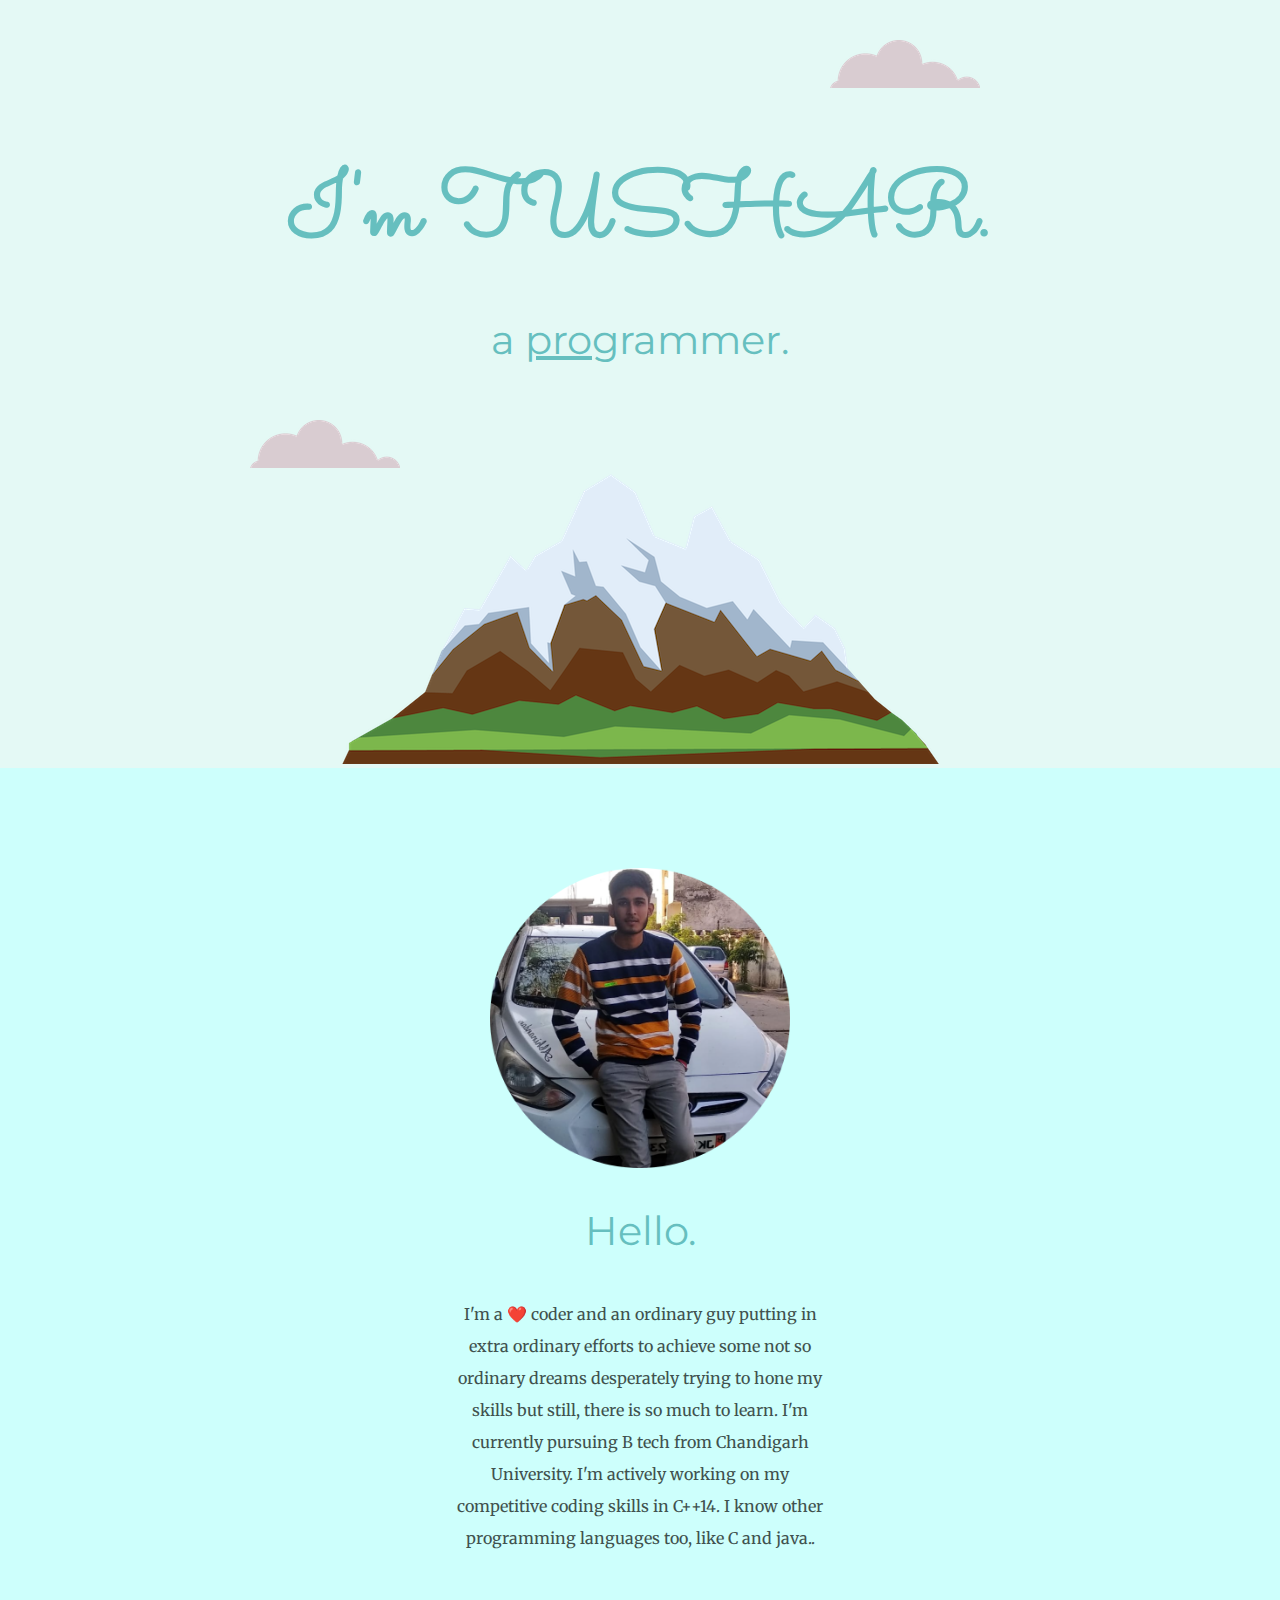
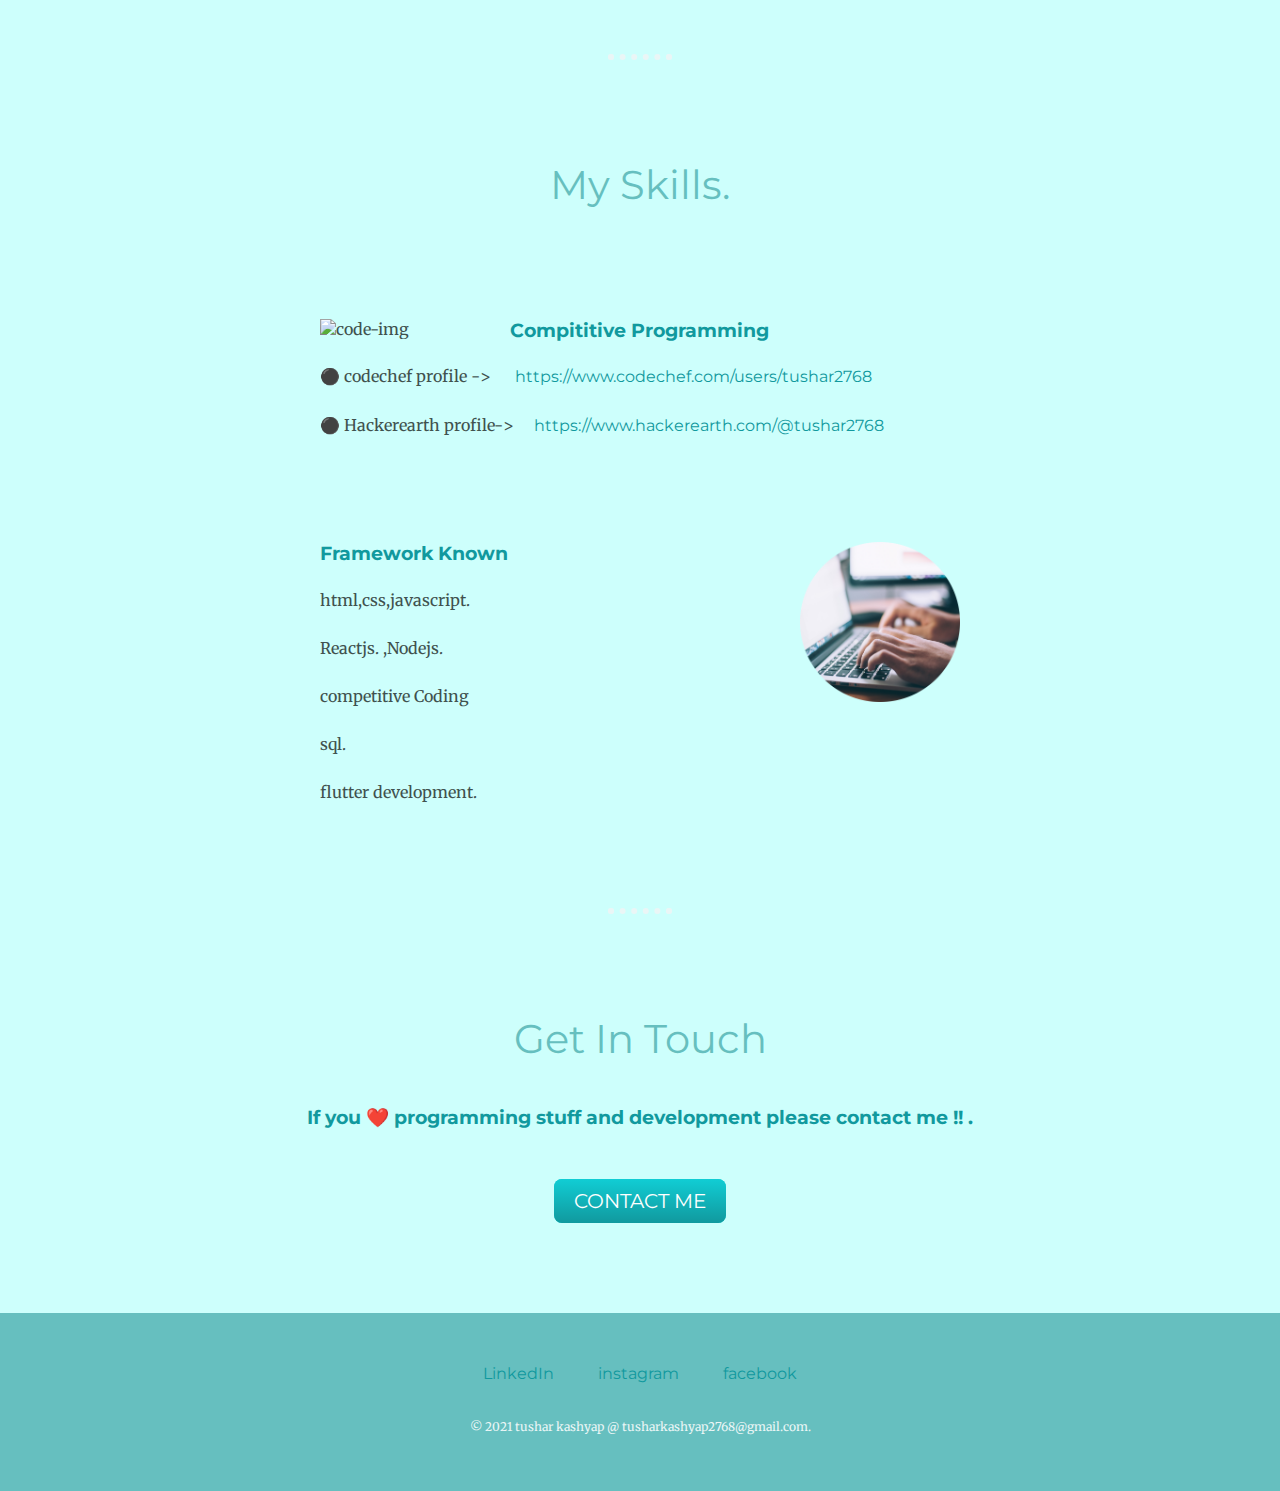
==== index.html @ f38e81f5 "initial my website files" ====
<!DOCTYPE html>
<html>

<head>
  <meta charset="utf-8">
  <title>Tushar kashyap</title>
  <link rel="stylesheet" href="styles.css">
  <link href="https://fonts.googleapis.com/css?family=Merriweather|Montserrat|Sacramento" rel="stylesheet">
  <link rel="icon" href="[data-uri]" rel="icon" type="image/x-icon" /">
</head>

<body>
  <div class="top-container">
    <img class="top-cloud" src="cloud.png" alt="cloud">
    <div class="title-text">
      <h1>I'm TUSHAR.</h1>
      <h2>a <span class="pro">pro</span>grammer.</h2>
    </div>
    <img class="bottom-cloud" src="cloud.png" alt="cloud">
    <img class="mountain" src="mountain.png" alt="mountain-img">
  </div>

  <div class="middle-container">
    <div class="profile">
      <img src="my.png" alt="tushar-profile-img" width="300.00" height="300.00">
      <h2>Hello.</h2>
      <p class="intro">I'm a ❤️ coder and an ordinary guy putting in extra ordinary efforts to achieve some not so ordinary dreams desperately trying to hone my skills but still, there is so much to learn. I'm currently pursuing B tech from Chandigarh University. I'm actively working on my competitive coding skills in C++14. I know other programming languages too, like C and java.. </p>
    </div>
    <hr>
    <div class="skills">
      <h2>My Skills.</h2>
      <div class="skill-row">
        <img class="code-img" src="computer.png" alt="code-img">

        <h3>Compititive Programming</h3>
        <p>⚫ codechef profile -><a href=" https://www.codechef.com/users/tushar2768"> https://www.codechef.com/users/tushar2768</a></p>
          <p>⚫ Hackerearth profile-><a href=" https://www.hackerearth.com/@tushar2768 ">https://www.hackerearth.com/@tushar2768 </a></p>

      </div>
      <div class="skill-row">
        <img class="chilli-img" src="development.png" alt="development-img">

        <h3>Framework Known</h3>
    <p>html,css,javascript.</p>
    <p>Reactjs. ,Nodejs.</p>
    <p>competitive Coding</p>
    <p>sql.</p>
    <p>flutter development.</p>

      </div>
    </div>
    <hr>
    <div class="contact-me">
      <h2>Get In Touch</h2>
      <h3>If you ❤️ programming stuff and development please contact me !! .</h3>
      <p class="contact-message"></p>
      <a class="btn" href="mailto:tusharkashyap2768@gmail.com">CONTACT ME</a>
    </div>
  </div>


  <div class="bottom-container">
    <a class="footer-link" href="https://www.linkedin.com/in/tushar-kashyap-6527641b1/">LinkedIn</a>
    <a class="footer-link" href="https://www.instagram.com/tushar_kashyap12/">instagram</a>
    <a class="footer-link" href="https://www.facebook.com/tushar.kashyap.397501/">facebook</a>
    <p class="copyright">© 2021 tushar kashyap @ tusharkashyap2768@gmail.com.</p>
  </div>
</body>

</html>
---- styles.css ----
body {
  color: #40514E;
  margin: 0;
  text-align: center;
  font-family: 'Merriweather', serif;
  background-color:#cdfffc;
}

h1 {
  color: #66BFBF;
  font-size: 5.625rem;
  margin: 50px auto 0 auto;
  font-family: 'Sacramento', cursive;
}

h2 {
  color: #66BFBF;
  font-family: 'Montserrat', sans-serif;
  font-size: 2.5rem;
  font-weight: normal;
  padding-bottom: 10px;
}

h3 {
  color: #11999E;
  font-family: 'Montserrat', sans-serif;
}

p {
  line-height: 2;
}

hr {
  border: dotted #EAF6F6 6px;
  border-bottom: none;
  width: 4%;
  margin: 100px auto;
}

a{
  color: #11999E;
  font-family: 'Montserrat', sans-serif;
  margin: 10px 20px;
  text-decoration: none;
}

a:hover {
  color: #EAF6F6;
}

.top-container {
  background-color: #E4F9F5;
  position: relative;
  padding-top: 100px;
}

.middle-container {
  margin: 100px 0;
}

.bottom-container {
  background-color: #66BFBF;
  padding: 50px 0 20px;
}

.skill-row {
  width: 50%;
  margin: 100px auto 100px auto;
  text-align: left;
  text-emphasis-color: #ff577f;
}

.pro {
  text-decoration: underline;
}

.intro {
  width: 30%;
  margin: auto;
}

.contact-message {
  width: 40%;
  margin: 40px auto 60px;
}

.copyright {
  color: #EAF6F6;
  font-size: 0.75rem;
  padding: 20px 0;
}

.top-cloud {
  position: absolute;
  right: 300px;
  top: 40px;
}

.bottom-cloud {
  position: absolute;
  left: 250px;
  bottom: 300px;
}

.code-img {
  width: 25%;
  float: left;
  margin-right: 30px;
}

.chilli-img {
  width: 25%;
  float: right;
  margin-left: 30px;
}

.btn {
  background: #11cdd4;
  background-image: -webkit-linear-gradient(top, #11cdd4, #11999e);
  background-image: -moz-linear-gradient(top, #11cdd4, #11999e);
  background-image: -ms-linear-gradient(top, #11cdd4, #11999e);
  background-image: -o-linear-gradient(top, #11cdd4, #11999e);
  background-image: linear-gradient(to bottom, #11cdd4, #11999e);
  -webkit-border-radius: 8;
  -moz-border-radius: 8;
  border-radius: 8px;
  font-family: 'Montserrat', sans-serif;
  color: #ffffff;
  font-size: 20px;
  padding: 10px 20px 10px 20px;
  text-decoration: none;
}

.btn:hover {
  background: #30e3cb;
  background-image: -webkit-linear-gradient(top, #30e3cb, #2bc4ad);
  background-image: -moz-linear-gradient(top, #30e3cb, #2bc4ad);
  background-image: -ms-linear-gradient(top, #30e3cb, #2bc4ad);
  background-image: -o-linear-gradient(top, #30e3cb, #2bc4ad);
  background-image: linear-gradient(to bottom, #30e3cb, #2bc4ad);
  text-decoration: none;
}
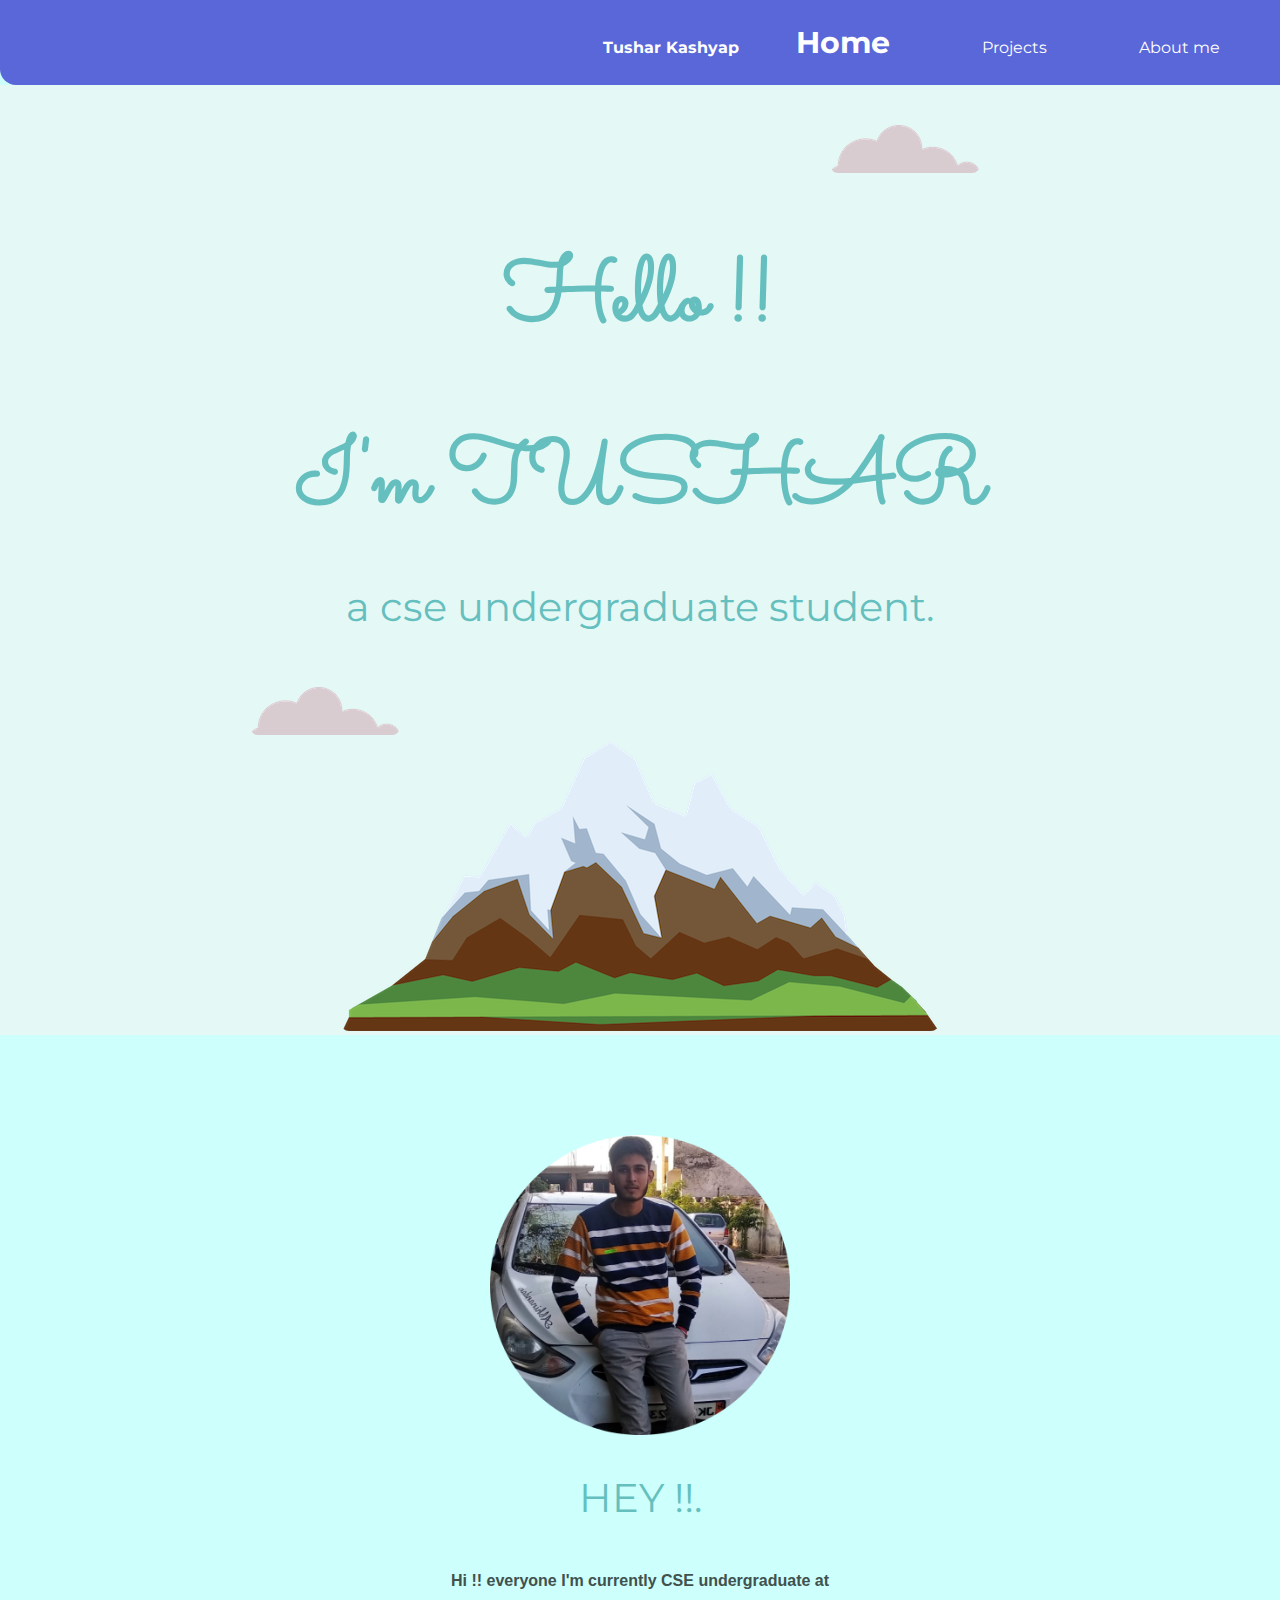
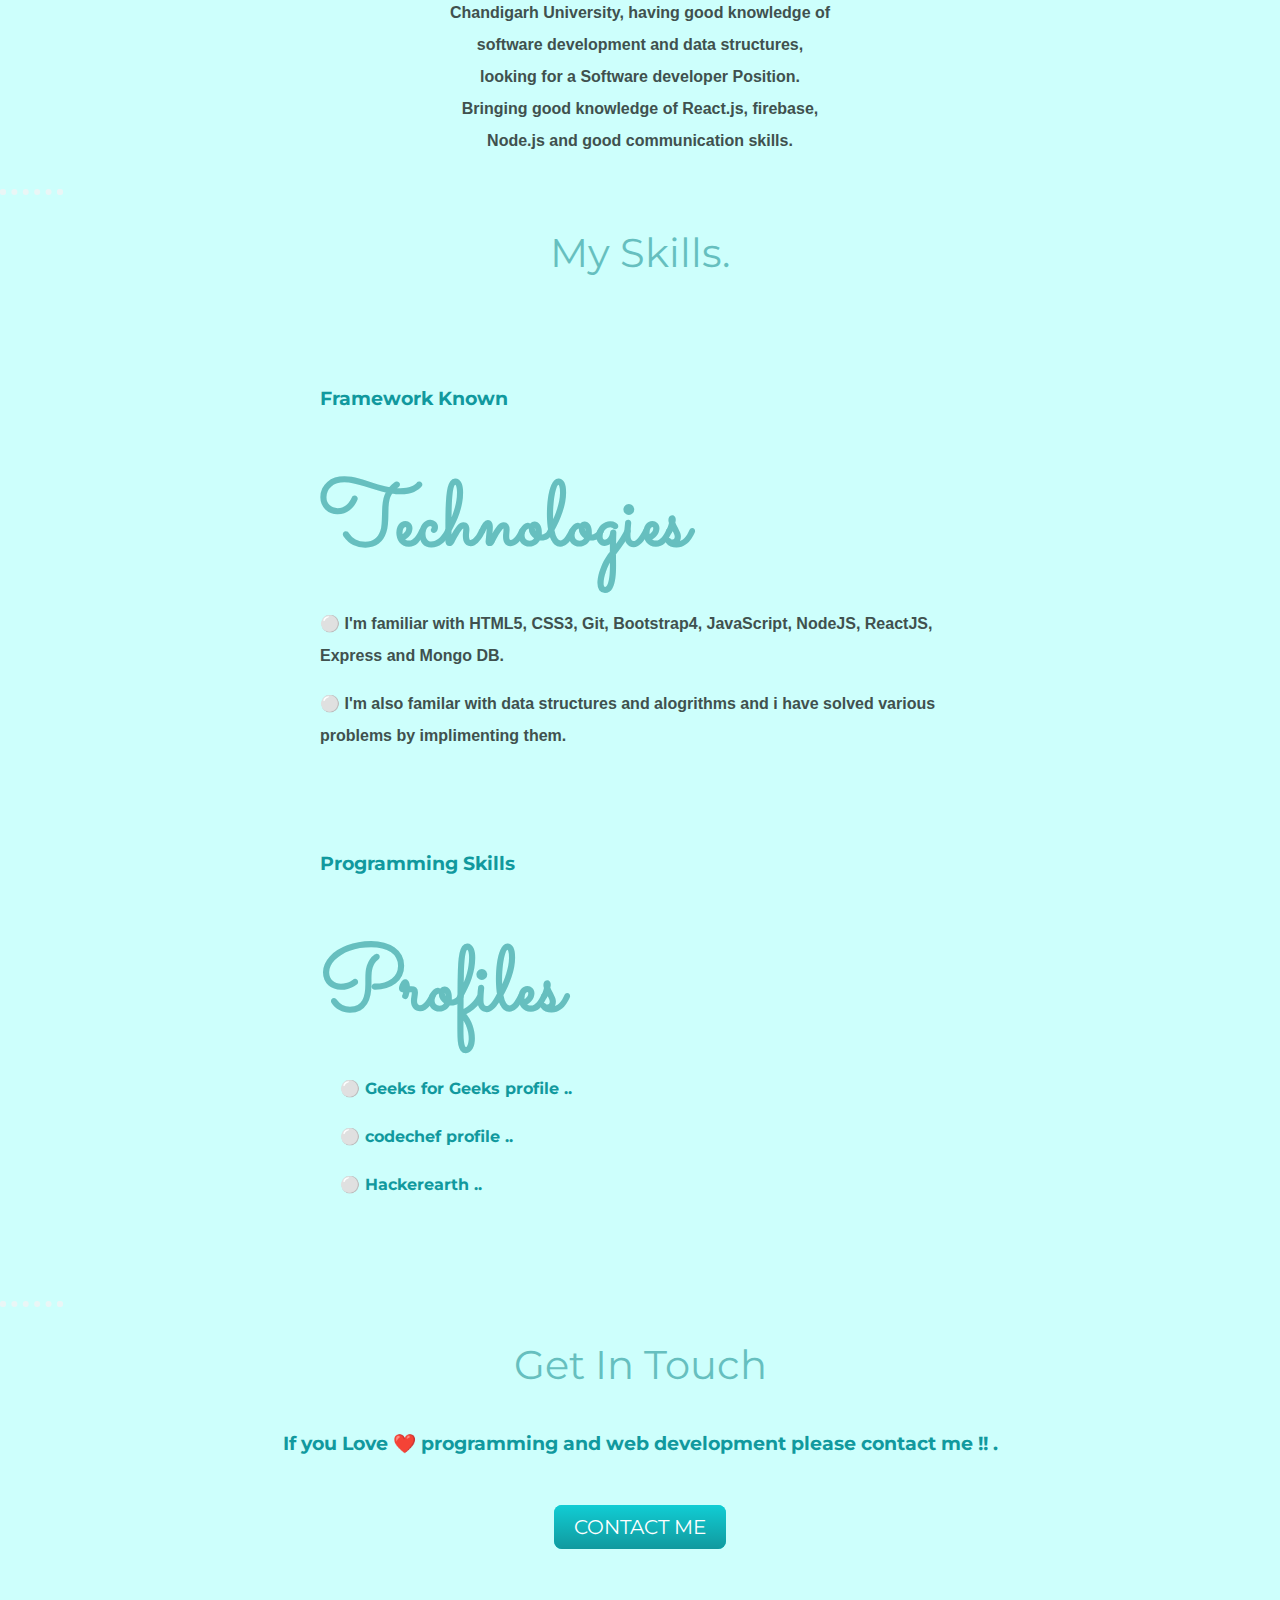
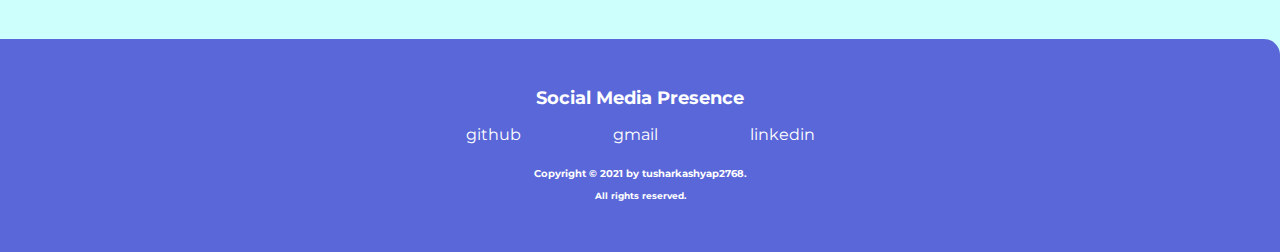
==== commit 0199931c: "Add files via upload" ====
--- a/index.html
+++ b/index.html
@@ -10,11 +10,29 @@
 </head>
 
 <body>
+  <nav class="navigation container">
+            <ul class="list-non-bullet nav-pills">
+            <li class="nav-brand list-item-inline">
+                <text a href="">Tushar Kashyap</a></div> 
+            </li>
+            <li class="list-item-inline">
+                <a class="link link-active" href="/">Home</a>
+            </li>
+            <li class="list-item-inline">
+                <a class="link" href="/projects.html">Projects</a>
+            </li>
+            <li class="list-item-inline">
+                <a class="link" href="/Aboutme.html">About me</a>
+            </li>
+        </ul>
+    </nav>
+    
   <div class="top-container">
     <img class="top-cloud" src="cloud.png" alt="cloud">
     <div class="title-text">
-      <h1>I'm TUSHAR.</h1>
-      <h2>a <span class="pro">pro</span>grammer.</h2>
+    <h1>Hello !!</h1>
+      <h1>I'm TUSHAR</h1>
+      <h2> a cse undergraduate student.</h2>
     </div>
     <img class="bottom-cloud" src="cloud.png" alt="cloud">
     <img class="mountain" src="mountain.png" alt="mountain-img">
@@ -23,48 +41,83 @@
   <div class="middle-container">
     <div class="profile">
       <img src="my.png" alt="tushar-profile-img" width="300.00" height="300.00">
-      <h2>Hello.</h2>
-      <p class="intro">I'm a ❤️ coder and an ordinary guy putting in extra ordinary efforts to achieve some not so ordinary dreams desperately trying to hone my skills but still, there is so much to learn. I'm currently pursuing B tech from Chandigarh University. I'm actively working on my competitive coding skills in C++14. I know other programming languages too, like C and java.. </p>
+      <h2>HEY !!.</h2>
+      <p class="intro">
+    
+    
+<b>
+Hi !! everyone I'm currently CSE undergraduate at Chandigarh University, having good knowledge of software development and data structures, looking for a Software developer Position. Bringing good knowledge of React.js, firebase, Node.js and good communication skills.
+    </b>
     </div>
     <hr>
     <div class="skills">
       <h2>My Skills.</h2>
-      <div class="skill-row">
-        <img class="code-img" src="computer.png" alt="code-img">
+          
+          <div class="skill-row">
+        
 
-        <h3>Compititive Programming</h3>
-        <p>⚫ codechef profile -><a href=" https://www.codechef.com/users/tushar2768"> https://www.codechef.com/users/tushar2768</a></p>
-          <p>⚫ Hackerearth profile-><a href=" https://www.hackerearth.com/@tushar2768 ">https://www.hackerearth.com/@tushar2768 </a></p>
+        <h3>Framework Known</h3>
+                <b>
+            <h1>Technologies</h1>
+            <p>⚪ I'm familiar with HTML5, CSS3, Git, Bootstrap4, JavaScript, NodeJS, ReactJS, Express and Mongo DB.</p>
+            <p>⚪ I'm also familar with data structures and alogrithms and i have solved various problems by implimenting them.</p>
+        </b>        
 
       </div>
+
+
       <div class="skill-row">
-        <img class="chilli-img" src="development.png" alt="development-img">
+      
 
-        <h3>Framework Known</h3>
-    <p>html,css,javascript.</p>
-    <p>Reactjs. ,Nodejs.</p>
-    <p>competitive Coding</p>
-    <p>sql.</p>
-    <p>flutter development.</p>
+        <h3> Programming Skills</h3>
+       
+        <b>
+            <h1>Profiles</h1>
+    <p><a href="https://auth.geeksforgeeks.org/user/tusharkashyap2768/practice/ ">⚪ Geeks for Geeks profile .. </a></p>
+            <p><a href=" https://www.codechef.com/users/tushar2768">⚪ codechef profile ..</a></p>
+          <p><a href=" https://www.hackerearth.com/@tushar2768 ">⚪ Hackerearth  .. </a></p>
+           
+        </b>    
+       
+      
+      </div>
 
-      </div>
     </div>
     <hr>
     <div class="contact-me">
       <h2>Get In Touch</h2>
-      <h3>If you ❤️ programming stuff and development please contact me !! .</h3>
+      <h3>If you Love ❤️ programming and web development please contact me !! .</h3>
       <p class="contact-message"></p>
       <a class="btn" href="mailto:tusharkashyap2768@gmail.com">CONTACT ME</a>
     </div>
   </div>
 
 
-  <div class="bottom-container">
-    <a class="footer-link" href="https://www.linkedin.com/in/tushar-kashyap-6527641b1/">LinkedIn</a>
-    <a class="footer-link" href="https://www.instagram.com/tushar_kashyap12/">instagram</a>
-    <a class="footer-link" href="https://www.facebook.com/tushar.kashyap.397501/">facebook</a>
-    <p class="copyright">© 2021 tushar kashyap @ tusharkashyap2768@gmail.com.</p>
-  </div>
+  <footer class="footer">
+        <div class="footer-header">Social Media Presence</div>
+        <ul class="social-links list-non-bullet">
+            <li class="list-item-inline">
+                <a class="link" href="https://github.com/tusharkashyap2768">
+                    github
+                </a>
+            </li>
+            <li class="list-item-inline">
+                <a class="link" href="mailto:tusharkashyap2768@gmail.com">
+                    gmail
+                </a>
+            </li>
+            <li class="list-item-inline">
+                <a class="link" href="https://www.linkedin.com/in/tushar-kashyap-6527641b1/">
+                    linkedin
+                </a>
+            </li>
+            
+        </ul>
+        <div class="footer-header"><small style="font-size: 10px;">Copyright © 2021 by tusharkashyap2768. </small></div>
+        <div class="footer-header"><small style="font-size: 9px;">All rights reserved.</small></div>
+
+    </footer>
+
 </body>
 
 </html>
--- a/styles.css
+++ b/styles.css
@@ -140,3 +140,284 @@
   background-image: linear-gradient(to bottom, #30e3cb, #2bc4ad);
   text-decoration: none;
 }
+
+
+@import url('https://fonts.googleapis.com/css2?family=Montserrat:wght@400;700&display=swap');
+
+:root {
+    --primary-color:#5A67D8;
+    --off-white: #5A67D8;
+    background-color: #EBF4FF;
+    /* background-image:url("subtle-prism.svg"); */
+    --dark-gray: #718096;
+}
+
+body {
+    font-family: 'Montserrat', sans-serif;
+    margin: 0px;
+}
+
+.hero .hero-heading .heading-inverted {
+    color: var(--primary-color);
+}
+img {
+    border-radius: 8px;
+  }
+.logo
+{
+    width:60px;
+    height:60 px;
+    margin-left: 2rem;
+    vertical-align: bottom;
+    display: inline-block;
+}
+
+/**                         **/
+
+@import url('https://fonts.googleapis.com/css?family=Source+Code+Pro');
+
+
+.heading {
+  white-space: nowrap;
+  overflow: hidden;    
+  font-family: 'Source Code Pro', monospace;  
+  font-size: 50px;
+  margin: 0 auto;
+  
+}
+
+
+
+
+
+
+
+hr {
+    margin: 2rem 0rem;
+}
+
+/** spaces **/
+
+.margin-md {
+    margin: 2rem;
+}
+
+/** container **/
+.container {
+    padding: 0rem 0.5rem;
+}
+
+.container-center {
+    max-width: 500px;
+    margin: auto;
+}
+.container-centerr {
+    max-width: 500px;
+    margin: auto;
+}
+/** links **/
+.link {
+    box-sizing: border-box;
+    text-decoration: none;
+    padding: 0.5rem 1rem;
+}
+
+.link-primary {
+    background-color: var(--primary-color);
+    border-radius: 0.5rem;
+    box-shadow: 0 0 20px rgb(83, 81, 81);
+    color: white;
+    display: block;
+    max-width: 140px;
+    margin: 1rem 1rem 1rem 1rem;
+    transition: 0.5s;
+  background-size: 200% auto;
+}
+
+.link-secondary {
+    color: rgb(0, 0, 0);
+    /* background: linear-gradient(to left, #ebe3e3 0%, #dee6df 51%, #ffffff 100%); */
+    border-radius: 0.5rem;
+    box-shadow: 0 0 20px rgb(83, 81, 81);
+    border: 1px solid var(--primary-color);
+    display: block;
+    max-width: 140px;
+    margin: 1rem 1rem 1rem 1rem;
+    transition: 0.5s;
+  background-size: 200% auto;
+
+}
+
+
+/** lists **/
+
+.list-non-bullet {
+    list-style: none;
+    padding-inline-start: 0px;
+}
+
+.list-item-inline {
+    display: inline;
+    padding: 0rem 0.5rem;
+    text-align: left;
+    
+}
+
+/** navigation **/
+
+.navigation {
+    background-color: var(--primary-color);
+    color: white;
+    border-bottom-left-radius: 1rem;
+    margin: 0px;
+    max-height: 100px;
+    padding: 0.5rem;
+    transition: 0.5s;
+  background-size: 200% auto;
+}
+
+.navigation .nav-brand {
+    font-weight: bold;
+    text-align: left;
+    
+}
+
+.nav-brand a {
+    text-decoration: none;
+    color: inherit;
+    font-size:20px;
+    text-align: left;
+    
+}
+
+.navigation .nav-pills {
+    text-align: right;
+}
+
+.navigation .link {
+    color: white;
+}
+
+.navigation .link-active {
+    font-weight: bold;
+    font-size: 30px;
+}
+
+/** header **/
+
+.hero {
+    padding: 2rem;
+    padding-top: 5rem;
+
+}
+
+.hero .hero-img {
+    max-width: 100%;
+    height: 400px;
+    width: 400px;
+    display: block;
+    margin: auto;
+}
+
+.hero .hero-heading {
+    text-align: center;
+    padding-top: 1rem;
+    color: var(--dark-gray);
+}
+
+.heading {
+    text-align: center;
+    color: var(--primary-color);
+}
+
+/** sections **/
+
+.section {
+    padding-left: 2rem;
+    padding-right: 2rem; 
+    max-width: 700px;
+    margin: auto;
+    border-radius: 1rem;
+    box-shadow: 0 0 20px rgb(83, 81, 81);
+    transition: 0.5s;
+    height :200px;
+  background-size: 200% auto;
+}
+
+.section h1 {
+    text-align: center;
+    
+
+}
+
+.ow {
+    background-color: var(--off-white);
+}
+
+/** footers **/
+
+.footer {
+    background-color: var(--primary-color);
+    padding: 3rem 4rem;
+    text-align: center;
+    color: white;
+    border-top-right-radius: 1rem;
+}
+
+.footer .link {
+    color: white
+}
+
+.footer .footer-header {
+    font-weight: bold;
+    font-size: large;
+}
+
+.footer ul {
+    padding-inline-start: 0px;
+}
+
+/** projects **/
+.showcase-list {
+    padding: 2rem;
+}
+
+/** blogs **/
+.showcase-blog {
+    padding-bottom: 6rem;
+}
+
+.blog 
+{
+    font-size: 30px;
+    font-style: italic;
+    font-family: 'Montserrat', sans-serif;
+}
+.coffee
+{
+    margin-left: 25%;
+    margin-bottom: 2rem;
+}
+mark {
+    background-color: rgb(82, 82, 75);
+    color: rgb(253, 253, 253);
+  }
+
+  .container {
+    padding-left: 1rem;
+    padding-right: 1rem;
+    
+}
+
+  .container-center {
+    transition: transform 0.5s ease;
+     max-width: 400px; 
+     margin: auto;
+ }
+ .container-center:hover{
+    transform: scale(0.9);
+ }
+  
+ p{
+     font-family:Verdana, Geneva, Tahoma, sans-serif;
+ }